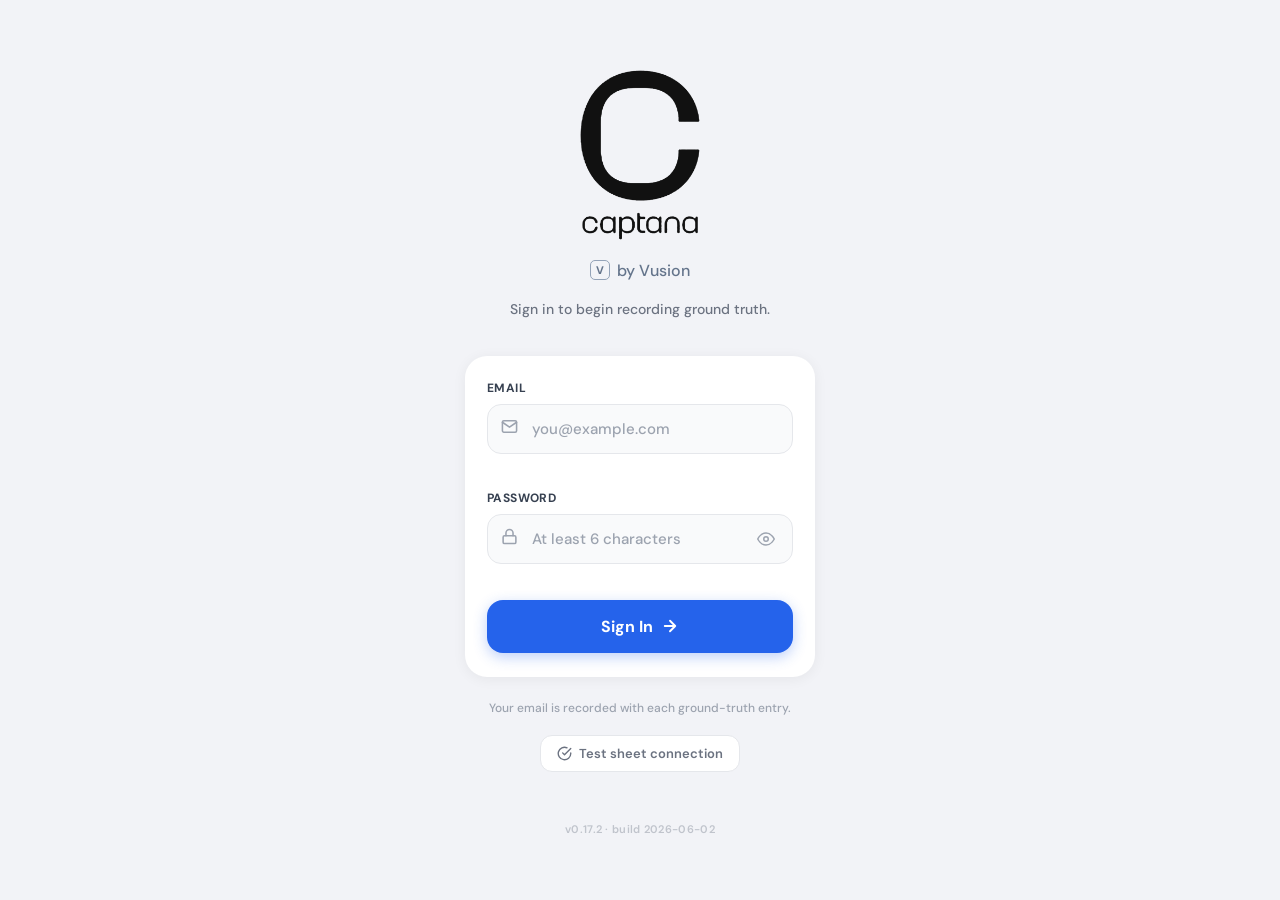
==== category.html @ d75a88d1 "Add files via upload" ====
<!DOCTYPE html>
<html lang="en">
<head>
    <meta charset="UTF-8">
    <meta name="viewport" content="width=device-width, initial-scale=1.0, maximum-scale=1.0, user-scalable=no, viewport-fit=cover">
    <link rel="manifest" href="manifest.json">
    <meta name="theme-color" content="#2563EB">
    <meta name="apple-mobile-web-app-capable" content="yes">
    <link rel="apple-touch-icon" href="icons/icon-180.png">
    <title>Captana — Select Category</title>
    <link href="https://fonts.googleapis.com/css2?family=DM+Sans:wght@400;500;600;700;800&display=swap" rel="stylesheet">
    <style>
        * { box-sizing: border-box; margin: 0; padding: 0; -webkit-tap-highlight-color: transparent; }
        body { font-family: 'DM Sans', sans-serif; background: #F2F3F7; min-height: 100vh; display: flex; flex-direction: column; align-items: center; color: #111827; }
        .shell { width: 100%; max-width: 390px; min-height: 100vh; background: #F2F3F7; display: flex; flex-direction: column; padding: 0 20px 110px; }

        .top-bar { display: flex; justify-content: space-between; align-items: center; gap: 10px; padding: 16px 0 8px; position: relative; }
        .back-btn { width: 38px; height: 38px; background: #fff; border-radius: 50%; display: flex; align-items: center; justify-content: center; box-shadow: 0 1px 4px rgba(0,0,0,0.08); border: none; cursor: pointer; text-decoration: none; }
        .back-btn svg { width: 18px; height: 18px; color: #111827; }
        .home-btn { position: absolute; left: 50%; transform: translateX(-50%); width: 40px; height: 40px; background: #fff; border-radius: 50%; display: flex; align-items: center; justify-content: center; box-shadow: 0 1px 4px rgba(0,0,0,0.08); border: none; cursor: pointer; text-decoration: none; }
        .home-btn svg { width: 19px; height: 19px; color: #111827; }
        .avatar { width: 40px; height: 40px; background: #2563EB; border-radius: 50%; display: flex; align-items: center; justify-content: center; color: #fff; font-size: 14px; font-weight: 700; }

        .hero { padding: 12px 4px 0; margin-bottom: 18px; animation: fadeUp .4s ease both; }
        .eyebrow { font-size: 11px; font-weight: 700; color: #2563EB; text-transform: uppercase; letter-spacing: .5px; margin-bottom: 4px; }
        .hero-title { font-size: 26px; font-weight: 800; color: #111827; line-height: 1.15; }
        .hero-sub { font-size: 14px; color: #6B7280; font-weight: 500; margin-top: 6px; line-height: 1.5; }

        .cat-grid { display: grid; grid-template-columns: 1fr 1fr; gap: 12px; }
        .cat-card { display: flex; align-items: center; gap: 10px; background: #fff; border: 2px solid transparent; border-radius: 16px; padding: 16px 14px; cursor: pointer; box-shadow: 0 2px 8px rgba(17,24,39,0.06); transition: transform .12s, border-color .16s, box-shadow .16s; animation: fadeUp .35s ease both; text-align: left; min-height: 60px; }
        .cat-card:active { transform: scale(.97); }
        .cat-card.selected { border-color: #2563EB; box-shadow: 0 4px 14px rgba(37,99,235,0.18); }
        .cat-dot { width: 10px; height: 10px; border-radius: 50%; flex-shrink: 0; background: #2563EB; }
        .cat-name { font-size: 14px; font-weight: 700; color: #111827; line-height: 1.2; }
        .cat-card.selected .cat-name { color: #2563EB; }

        .bottom-bar { position: fixed; bottom: 0; left: 50%; transform: translateX(-50%); width: 100%; max-width: 390px; background: #fff; padding: 14px 20px calc(14px + env(safe-area-inset-bottom)); box-shadow: 0 -4px 20px rgba(0,0,0,0.08); border-top: 1px solid #F3F4F6; }
        .btn-continue { width: 100%; padding: 16px; background: #2563EB; color: #fff; border: none; border-radius: 16px; font-family: 'DM Sans', sans-serif; font-size: 16px; font-weight: 700; cursor: pointer; display: flex; align-items: center; justify-content: center; gap: 8px; box-shadow: 0 4px 14px rgba(37,99,235,0.3); transition: transform .15s, opacity .15s; }
        .btn-continue:active { transform: scale(.975); }
        .btn-continue.disabled { opacity: .45; pointer-events: none; }
        .btn-continue svg { width: 18px; height: 18px; }

        @keyframes fadeUp { from { opacity:0; transform:translateY(12px); } to { opacity:1; transform:translateY(0); } }
    </style>
</head>
<body>
<div class="shell">
    <div class="top-bar">
        <a href="flow_picker.html" class="back-btn"><svg viewBox="0 0 24 24" fill="none" stroke="currentColor" stroke-width="2.5" stroke-linecap="round" stroke-linejoin="round"><path d="M15 18l-6-6 6-6"/></svg></a>
        <a href="flow_picker.html" class="home-btn" aria-label="Home"><svg viewBox="0 0 24 24" fill="none" stroke="currentColor" stroke-width="2.2" stroke-linecap="round" stroke-linejoin="round"><path d="M3 9.5L12 3l9 6.5"/><path d="M5 10v10a1 1 0 0 0 1 1h12a1 1 0 0 0 1-1V10"/><path d="M9 21v-6h6v6"/></svg></a>
        <div class="avatar" id="avatarEl">GT</div>
    </div>

    <div class="hero">
        <div class="eyebrow">Step 1 — Category</div>
        <div class="hero-title">Select a Category</div>
        <div class="hero-sub">Pick the product category you're auditing. It applies to every scan until you change it.</div>
    </div>

    <div class="cat-grid" id="catGrid"></div>
</div>

<div class="bottom-bar">
    <button class="btn-continue disabled" id="continueBtn" onclick="proceed()">
        Continue
        <svg viewBox="0 0 24 24" fill="none" stroke="currentColor" stroke-width="2.5" stroke-linecap="round" stroke-linejoin="round"><path d="M9 18l6-6-6-6"/></svg>
    </button>
</div>

<script src="app.js"></script>
<script>
    Session.requireLogin();
    try { document.getElementById('avatarEl').textContent = Session.initials(); } catch (e) {}

    let selected = Session.get('category') || null;

    function render() {
        const grid = document.getElementById('catGrid');
        grid.innerHTML = PRODUCT_CATEGORIES.map(cat =>
            `<button class="cat-card${selected === cat ? ' selected' : ''}" onclick="pick('${cat.replace(/'/g, "\\'")}')">
                <span class="cat-dot"></span>
                <span class="cat-name">${cat}</span>
            </button>`
        ).join('');
        if (selected) document.getElementById('continueBtn').classList.remove('disabled');
    }

    function pick(cat) {
        selected = cat;
        render();
    }

    function proceed() {
        if (!selected) return;
        Session.set('category', selected);
        window.location.href = 'scan_camera.html';
    }

    render();
</script>
</body>
</html>
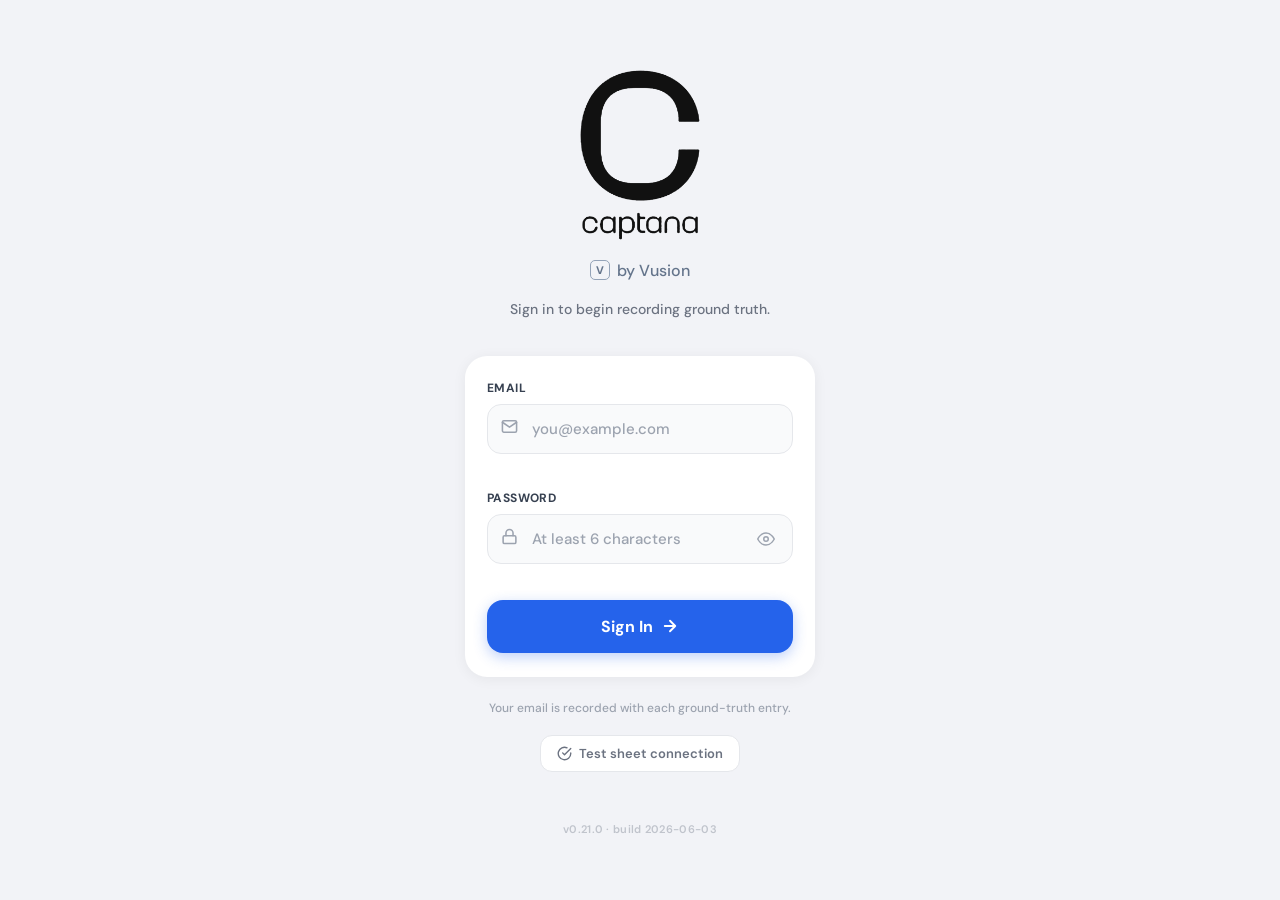
==== commit f5fa39f6: "Add files via upload" ====
--- a/category.html
+++ b/category.html
@@ -27,11 +27,10 @@
         .hero-sub { font-size: 14px; color: #6B7280; font-weight: 500; margin-top: 6px; line-height: 1.5; }
 
         .cat-grid { display: grid; grid-template-columns: 1fr 1fr; gap: 12px; }
-        .cat-card { display: flex; align-items: center; gap: 10px; background: #fff; border: 2px solid transparent; border-radius: 16px; padding: 16px 14px; cursor: pointer; box-shadow: 0 2px 8px rgba(17,24,39,0.06); transition: transform .12s, border-color .16s, box-shadow .16s; animation: fadeUp .35s ease both; text-align: left; min-height: 60px; }
+        .cat-card { display: flex; align-items: center; gap: 10px; background: #fff; border: 1.5px solid #DBE4FF; border-radius: 16px; padding: 18px 16px; cursor: pointer; box-shadow: 0 3px 10px rgba(17,24,39,0.10); transition: transform .12s, border-color .16s, box-shadow .16s; animation: fadeUp .35s ease both; text-align: left; min-height: 64px; }
         .cat-card:active { transform: scale(.97); }
-        .cat-card.selected { border-color: #2563EB; box-shadow: 0 4px 14px rgba(37,99,235,0.18); }
-        .cat-dot { width: 10px; height: 10px; border-radius: 50%; flex-shrink: 0; background: #2563EB; }
-        .cat-name { font-size: 14px; font-weight: 700; color: #111827; line-height: 1.2; }
+        .cat-card.selected { border-color: #2563EB; border-width: 2px; box-shadow: 0 5px 16px rgba(37,99,235,0.22); }
+        .cat-name { font-size: 16px; font-weight: 700; color: #111827; line-height: 1.25; }
         .cat-card.selected .cat-name { color: #2563EB; }
 
         .bottom-bar { position: fixed; bottom: 0; left: 50%; transform: translateX(-50%); width: 100%; max-width: 390px; background: #fff; padding: 14px 20px calc(14px + env(safe-area-inset-bottom)); box-shadow: 0 -4px 20px rgba(0,0,0,0.08); border-top: 1px solid #F3F4F6; }
@@ -78,7 +77,6 @@
         const grid = document.getElementById('catGrid');
         grid.innerHTML = PRODUCT_CATEGORIES.map(cat =>
             `<button class="cat-card${selected === cat ? ' selected' : ''}" onclick="pick('${cat.replace(/'/g, "\\'")}')">
-                <span class="cat-dot"></span>
                 <span class="cat-name">${cat}</span>
             </button>`
         ).join('');
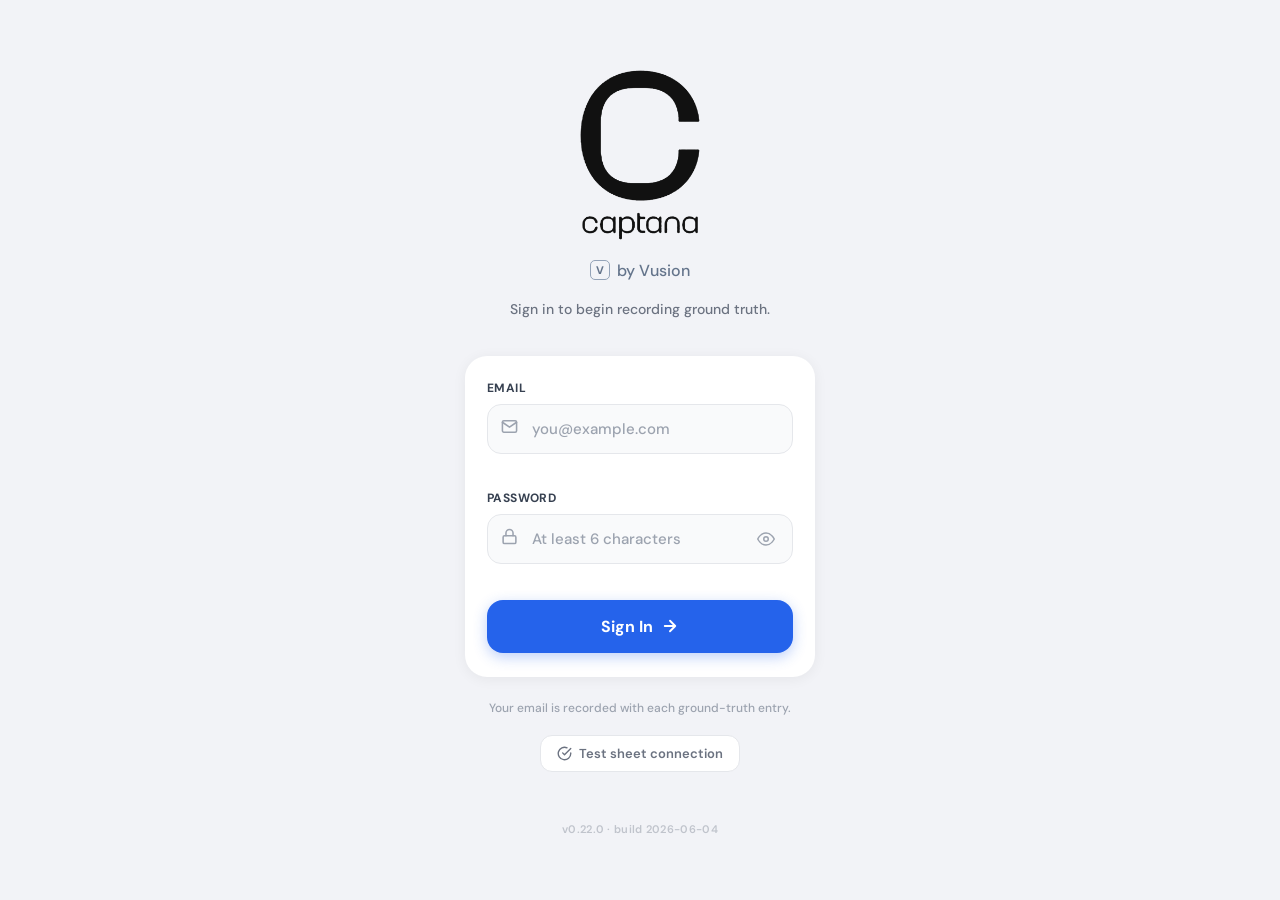
==== commit 50d5d3e9: "Add files via upload" ====
--- a/category.html
+++ b/category.html
@@ -26,6 +26,12 @@
         .hero-title { font-size: 26px; font-weight: 800; color: #111827; line-height: 1.15; }
         .hero-sub { font-size: 14px; color: #6B7280; font-weight: 500; margin-top: 6px; line-height: 1.5; }
 
+        .field-label { font-size: 12px; font-weight: 800; color: #6B7280; text-transform: uppercase; letter-spacing: .5px; margin: 4px 4px 10px; }
+        .interval-row { display: grid; grid-template-columns: 1fr 1fr 1fr; gap: 10px; margin-bottom: 22px; }
+        .interval-card { background: #fff; border: 1.5px solid #DBE4FF; border-radius: 14px; padding: 16px 8px; cursor: pointer; box-shadow: 0 3px 10px rgba(17,24,39,0.10); transition: transform .12s, border-color .16s, box-shadow .16s; text-align: center; font-size: 16px; font-weight: 700; color: #111827; }
+        .interval-card:active { transform: scale(.96); }
+        .interval-card.selected { border-color: #2563EB; border-width: 2px; box-shadow: 0 5px 16px rgba(37,99,235,0.22); color: #2563EB; }
+
         .cat-grid { display: grid; grid-template-columns: 1fr 1fr; gap: 12px; }
         .cat-card { display: flex; align-items: center; gap: 10px; background: #fff; border: 1.5px solid #DBE4FF; border-radius: 16px; padding: 18px 16px; cursor: pointer; box-shadow: 0 3px 10px rgba(17,24,39,0.10); transition: transform .12s, border-color .16s, box-shadow .16s; animation: fadeUp .35s ease both; text-align: left; min-height: 64px; }
         .cat-card:active { transform: scale(.97); }
@@ -51,11 +57,15 @@
     </div>
 
     <div class="hero">
-        <div class="eyebrow">Step 1 — Category</div>
-        <div class="hero-title">Select a Category</div>
-        <div class="hero-sub">Pick the product category you're auditing. It applies to every scan until you change it.</div>
+        <div class="eyebrow">Step 1 — Session Setup</div>
+        <div class="hero-title">Set Up This Session</div>
+        <div class="hero-sub">Pick the deployment interval and product category. Both apply to every scan until you change them.</div>
     </div>
 
+    <div class="field-label">Deployment Interval</div>
+    <div class="interval-row" id="intervalRow"></div>
+
+    <div class="field-label">Product Category</div>
     <div class="cat-grid" id="catGrid"></div>
 </div>
 
@@ -72,25 +82,34 @@
     try { document.getElementById('avatarEl').textContent = Session.initials(); } catch (e) {}
 
     let selected = Session.get('category') || null;
+    let interval = Session.get('deploymentInterval') || null;
 
     function render() {
+        const ir = document.getElementById('intervalRow');
+        ir.innerHTML = DEPLOYMENT_INTERVALS.map(iv =>
+            `<button class="interval-card${interval === iv ? ' selected' : ''}" onclick="pickInterval('${iv}')">${iv}</button>`
+        ).join('');
+
         const grid = document.getElementById('catGrid');
         grid.innerHTML = PRODUCT_CATEGORIES.map(cat =>
             `<button class="cat-card${selected === cat ? ' selected' : ''}" onclick="pick('${cat.replace(/'/g, "\\'")}')">
                 <span class="cat-name">${cat}</span>
             </button>`
         ).join('');
-        if (selected) document.getElementById('continueBtn').classList.remove('disabled');
+
+        // Require BOTH selections before enabling Continue.
+        const btn = document.getElementById('continueBtn');
+        if (selected && interval) btn.classList.remove('disabled');
+        else btn.classList.add('disabled');
     }
 
-    function pick(cat) {
-        selected = cat;
-        render();
-    }
+    function pick(cat) { selected = cat; render(); }
+    function pickInterval(iv) { interval = iv; render(); }
 
     function proceed() {
-        if (!selected) return;
+        if (!selected || !interval) return;
         Session.set('category', selected);
+        Session.set('deploymentInterval', interval);
         window.location.href = 'scan_camera.html';
     }
 
